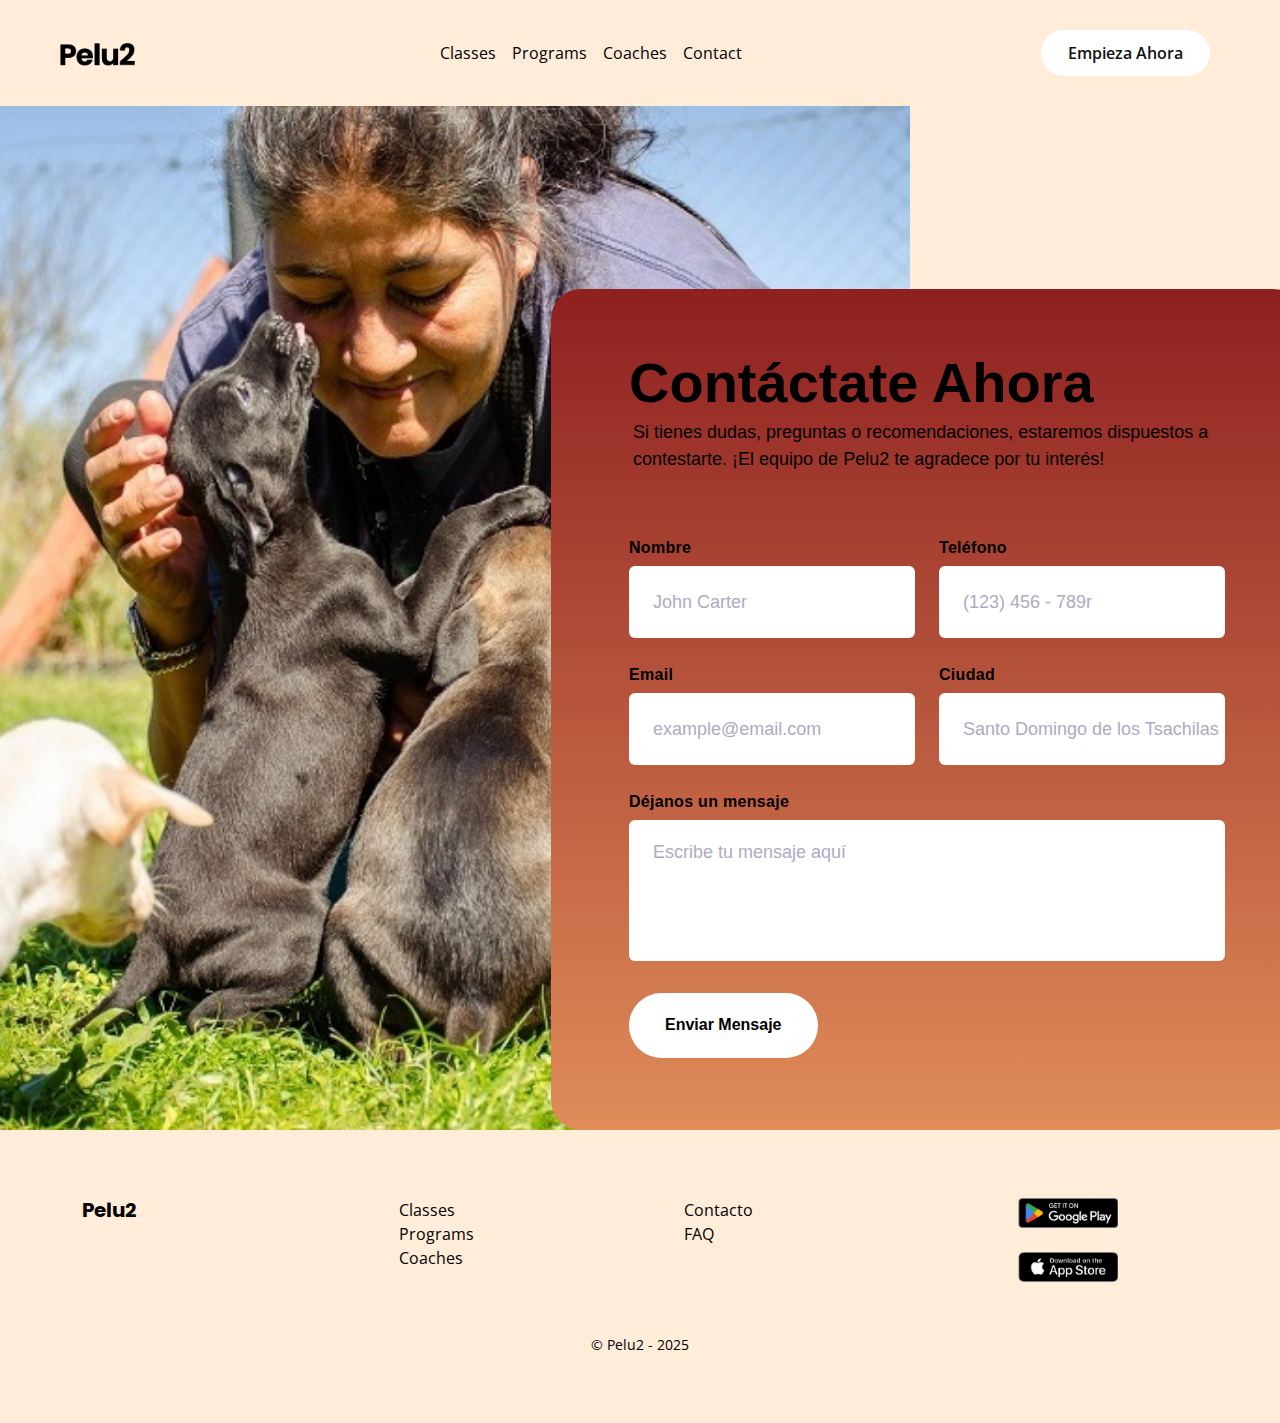
==== Contacto.html @ 42459444 "cambios" ====
<!DOCTYPE html>
<html lang="es">
<head>
    <meta charset="UTF-8">
    <meta name="viewport" content="width=device-width, initial-scale=1.0">
    <title>Pelu2 - Mascotas</title>
    <link rel="icon" type="image/png" href="/images/Dan.png" sizes="32x32">
    <link href="https://fonts.googleapis.com/css?family=Open+Sans|Poppins|Inter&display=swap" rel="stylesheet">
    <link href="https://cdn.jsdelivr.net/npm/bootstrap@5.3.3/dist/css/bootstrap.min.css" rel="stylesheet">
    <script src="https://cdn.jsdelivr.net/npm/bootstrap@5.3.3/dist/js/bootstrap.bundle.min.js" defer></script>
    <link href="/main.css" rel="stylesheet">
    <link href="/index.css" rel="stylesheet">
    <link href="/Contacto.css" rel="stylesheet">
</head>
<body>
    <!-- Navbar -->
    <nav class="navbar navbar-expand-lg">
        <div class="container-fluid mx-5">
            <a class="navbar-brand" href="/">
                <img src="/img/pelu2.png" alt="Pelu2 Logo" width="75">
            </a>
            <button class="navbar-toggler" type="button" data-bs-toggle="collapse" data-bs-target="#navbarNav" aria-controls="navbarNav" aria-expanded="false" aria-label="Toggle navigation">
                <span class="navbar-toggler-icon"></span>
            </button>
            <div class="collapse navbar-collapse" id="navbarNav">
                <ul class="navbar-nav mx-auto">
                    <li class="nav-item">
                        <a class="nav-link" href="/TuRepositorio.html">Classes</a>
                    </li>
                    <li class="nav-item">
                        <a class="nav-link" href="/Mascotas.html">Programs</a>
                    </li>
                    <li class="nav-item">
                        <a class="nav-link" href="/Refugios.html">Coaches</a>
                    </li>
                    <li class="nav-item">
                        <a class="nav-link" href="/Contacto.html">Contact</a>
                    </li>
                </ul>
                <a class="btn btn-custom" href="/Login.html">
                    <span class="text-primary">Empieza Ahora</span>
                </a>
            </div>
        </div>
    </nav>
    
    <div class="contacto">
        <div class="overlap-wrapper">
            <div class="overlap">
                <img class="container forma" src="img/Contacto.jpg" alt="ImagenesDubbidan Contacto">
                <div class="form-wrapper">
                    <div class="overlap-group">
                        <div class="heading">Contáctate Ahora</div>
                        <p class="paragraph">Si tienes dudas, preguntas o recomendaciones, estaremos dispuestos a contestarte. ¡El equipo de Pelu2 te agradece por tu interés!</p>
                        <div class="form-inside">
                            <div class="form-columns">
                                <!-- Primera columna del formulario -->
                                <div class="form-column">
                                    <!-- Loop through the first two form fields -->
                                    <div class="element">
                                        <div class="label">Nombre</div>
                                        <div class="input-text">
                                            <div class="input-left">
                                                <div class="input-placeholder">John Carter</div>
                                            </div>
                                        </div>
                                    </div>
                                </div>
                                <!-- Segunda columna del formulario -->
                                <div class="form-column">
                                    <!-- Loop through the next two form fields -->
                                    <div class="element">
                                        <div class="label">Teléfono</div>
                                        <div class="input-text">
                                            <div class="input-left">
                                                <div class="input-placeholder">(123) 456 - 789r</div>
                                            </div>
                                        </div>
                                    </div>
                                </div>
                            </div>

                            <div class="form-columns">
                                
                                <div class="form-column">
                                    <!-- Loop through the next two form fields -->
                                    <div class="element">
                                        <div class="label">Email</div>
                                        <div class="input-text">
                                            <div class="input-left">
                                                <div class="input-placeholder">example@email.com</div>
                                            </div>
                                        </div>
                                    </div>
                                </div>

                                <div class="form-column">
                                    <!-- Loop through the next two form fields -->
                                    <div class="element">
                                        <div class="label">Ciudad</div>
                                        <div class="input-text">
                                            <div class="input-left">
                                                <div class="input-placeholder">Santo Domingo de los Tsachilas</div>
                                            </div>
                                        </div>
                                    </div>
                                </div>
                            </div>

                            <!-- Área de texto -->
                            <div class="element">
                                <div class="label">Déjanos un mensaje</div>
                                <div class="text-area">
                                    <div class="text-wrapper">Escribe tu mensaje aquí</div>
                                </div>
                            </div>
                            <!-- Botón de envío -->
                            <div class="master-primary">
                                <div class="button-text">Enviar Mensaje</div>
                            </div>
                        </div>
                    </div>
                </div>
            </div>
        </div>
    </div>

    <!-- Footer -->
    <footer>
        <div class="container my-5">
            <div class="row">
                <div class="col-sm-3">
                    <h5>Pelu2</h5>
                </div>
                <div class="col-sm-3">
                    <ul class="mx-auto">
                        <li style="list-style-type: none;">
                            <a href="/TuRepositorio.html">Classes</a>
                        </li>
                        <li style="list-style-type: none;">
                            <a href="/Mascotas.html">Programs</a>
                        </li>
                        <li style="list-style-type: none;">
                            <a href="/Refugios.html">Coaches</a>
                        </li>
                    </ul>
                </div>
                <div class="col-sm-3">
                    <ul class="mx-auto">
                        <li style="list-style-type: none;">
                            <a href="/Contacto.html">Contacto</a>
                        </li>
                        <li style="list-style-type: none;">FAQ</li>
                    </ul>
                </div>
                <div class="col-sm-3 marcas">
                    <span>
                        <img src="/img/GooglePlay.png" alt="PlayStore" width="100px">
                    </span>
                    <br>
                    <span>
                        <img src="/img/AppStore.png" alt="AppStore" width="100px">
                    </span>
                </div>
            </div>
            <div class="container my-5">
                <div class="d-flex justify-content-center">
                    <p>© Pelu2 - 2025</p>
                </div>
            </div>
        </div>
    </footer>

    <script src="https://cdn.jsdelivr.net/npm/bootstrap@5.3.0/dist/js/bootstrap.bundle.min.js"></script>
</body>
</html>
---- main.css ----
/* Estilos generales */
body {
  font-family: 'Open Sans', sans-serif;
  background-color: #FFECD9;
  color: #000000;
}

.btn-rounded {
  border-radius: 20px; /* Ajusta el valor según lo redondeado que quieras los bordes */
}

a {
  text-decoration: none;
  color: inherit;
}

/* Gradientes */
.text-gradient {
  background: linear-gradient(#8E2020, #E08C59);
  -webkit-background-clip: text;
  background-clip: text;
  -webkit-text-fill-color: transparent;
}

.gradient-line {
  width: 40px;
  height: 4px;
  background: linear-gradient(#8E2020, #E08C59);
  margin: 10px auto;
}

/* Botones */
.btn-gradient {
  background: #E08C59;
  color: #000;
  border: none;
  padding: 10px 20px;
  border-radius: 50px;
  font-weight: bold;
}

.btn-gradient:hover {
  opacity: 0.9;
}

/* Navbar */
.navbar {
  padding: 20px 0;
}

.navbar-brand {
  font-family: 'Poppins', sans-serif;
  font-weight: bold;
  color: #000000;
}

.navbar-brand:hover {
  font-family: 'Poppins', sans-serif;
  font-weight: bold;
  color: #E08C59;
}

.navbar-toggler {
  color:  #E08C59;
}

.nav-link {
  font-family: 'Open Sans', sans-serif;
  font-size: 16px;
  color: #000000;
}

.nav-link:hover {
  color: #E08C59;
}

/* Secciones */
section {
  padding: 60px 0;
}

h1 {
  font-family: 'Poppins', sans-serif;
  font-size: 47px;
  font-weight: 700;
}

h1, h2, h3, h4, h5, h6 {
  font-family: 'Poppins', sans-serif;
  font-weight: bold;
}

p {
  font-family: 'Open Sans', sans-serif;
  font-size: 18px;
}

/* Footer */
footer {
  background-color: #FFECD9;
  padding: 20px 0;
}

footer p {
  margin: 0;
  font-size: 14px;
}
---- index.css ----
.img-fluid{
  border-radius: 20px;
}

.img-fluid-hero{
  height: 90%;
}

.btn-custom{
  background: rgba(255, 255, 255, 1) !important;
  padding: 10px 26px;
  margin: 10px;
  top: 0;
  left: 0;
  border-radius: 100px !important; /* Se puede simplificar */
  overflow: hidden;
}

.btn-custom:hover {
  opacity: 0.9;
}

.gradienteindex {
  position: relative;
  z-index: 0; /* Esto crea un contexto de apilamiento */
  padding-left: 98px;
  padding-right: 98px;
  padding-top: 60px;
  border-radius: 30px;
  overflow: hidden;
}

.gradienteindex::before {
  content: "";
  position: absolute;
  top: 0;
  left: 0;
  width: 100%;
  height: 75%; /* Ajusta la altura según necesites */
  background: linear-gradient(180deg, #8E2020, #E08C59);
  border-radius: 30px;
  z-index: -1; /* Se ubica detrás del contenedor (.gradienteindex) */
}


.titulo_hero{
  color: rgba(34,29,27,1);
}

.texto_hero{
  color: rgba(0,0,0,1);
  text-align: left;
}

.btn1-custom {
  background: rgba(255, 255, 255, 1);
  padding: 2px 32px;
  margin: 10px;
  top: 0;
  left: 0;
  border-radius: 100px; /* Se puede simplificar */
  overflow: hidden;
}

.text-primary {
  color: #121212 !important;
  top: 16px;
  left: 32px;
  font-family: 'Open Sans', sans-serif !important;
  font-weight: 600; /* 'SemiBold' es equivalente a 600 en CSS */
  font-size: 16px;
  text-align: center;
}

.btn2-custom {
  border-color: #ffffff;
  width: 193px;
  height: 54px;
  padding: 2px 32px;
  margin: 10px;
  top: 0;
  left: 200px;
  border-radius: 100px;
  overflow: hidden;
}

.text-secondary {
  color: #ffffff !important;
  top: 16px;
  left: 32px;
  font-family: 'Open Sans', sans-serif !important;
  font-weight: 600;
  font-size: 16px;
  text-align: center;
}

.opaco{
  color: #757575;
  font-weight: bold;
}

.card-img-top{
  border-radius: 20px;
}

.margen-1{
  padding-top: 25px;
}
.margen-2{
  padding-bottom: 25px;
}

.beneficio {
  width: 200px; /* Ancho fijo */
  height: 100px; /* Alto fijo */
  border-radius: 20px;
  border: 1px solid #888888; /* Borde */
  display: flex;
  flex-direction: column; /* Organiza los elementos verticalmente */
  align-items: center;
  justify-content: center;
  margin: 20px; /* Espaciado entre columnas */
}

.gradient-line {
  width: 40px;
  height: 4px;
  background: linear-gradient(#8E2020, #E08C59);
  margin: 5px auto;
}

.marcas{
    display: flex;
    flex-direction: column;  /* Esto coloca los spans uno encima del otro */
    justify-content: center; /* Esto centra los elementos verticalmente */
    align-items: center;     /* Esto centra los elementos horizontalmente */
    height: 100%;            /* Asegúrate de que la columna tenga una altura definida para centrar verticalmente */
}
---- Contacto.css ----
html, body {
    background-color: #FFECD9;
    margin: 0;
    padding: 0;
    width: 100%;
  }

  .contacto {
      background-color: #FFECD9;
      display: flex;
      flex-direction: row;
      justify-content: center;
      width: 100%;
    }
    
    .contacto .overlap-wrapper {
      background-color: #FFECD9;
      width: 1440px;
      height: 1024px;
    }
    
    .contacto .overlap {
      position: relative;
      width: 1334px;
      height: 1024px;
    }
    
    .contacto .container {
      position: absolute;
      width: 949px;
      height: 1024px;
      top: 0;
      left: 0;
    }
    
    .contacto .form-wrapper {
      position: absolute;
      width: 756px;
      height: 841px;
      top: 183px;
      left: 578px;
    }
    
    .contacto .overlap-group {
      position: relative;
      width: 752px;
      height: 841px;
      border-radius: 30px;
      background: linear-gradient(#8E2020, #E08C59);
    }
    
    .contacto .heading {
      position: absolute;
      width: 596px;
      top: 66px;
      left: 78px;
      font-family: "Poppins-Bold", Helvetica;
      font-weight: 700;
      color: #000000;
      font-size: 56px;
      line-height: 56px;
    }
    
    .contacto .paragraph {
      position: absolute;
      width: 589px;
      top: 130px;
      left: 82px;
      font-family: "DM Sans", Helvetica, sans-serif;
      line-height: 1.5;
      color: #000000;
  
    }
    
    .contacto .form-inside {
      display: inline-flex;
      flex-direction: column;
      height: 521px;
      align-items: flex-start;
      gap: 32px;
      position: absolute;
      top: 254px;
      left: 78px;
    }
    
    .contacto .form-columns {
      display: inline-flex;
      align-items: flex-start;
      gap: 24px;
      position: relative;
      flex: 0 0 auto;
    }
    
    .contacto .form-column {
      display: inline-flex;
      flex-direction: column;
      align-items: flex-start;
      gap: 32px;
      position: relative;
      flex: 0 0 auto;
    }
    
    .contacto .element {
      display: inline-flex;
      flex-direction: column;
      align-items: flex-start;
      gap: 12px;
      position: relative;
      flex: 0 0 auto;
    }
    
    .contacto .label {
      position: relative;
      width: fit-content;
      margin-top: -1.00px;
      font-family: "SF Pro Display-Bold", Helvetica;
      font-weight: 700;
      color: #000000;
      font-size: 16px;
      letter-spacing: 0.30px;
      line-height: 12px;
      white-space: nowrap;
      
    }
    
    .contacto .input-text {
      position: relative;
      width: 286px;
      height: 72px;
      border-radius: 6px;
      background-color: #ffffff;
    }
    
    .contacto .master-input-text {
      height: 72px;
      background-image: url(./img/input.svg);
      background-size: 100% 100%;
    }
    
    .contacto .input-left {
      display: inline-flex;
      align-items: center;
      position: relative;
      top: 24px;
      left: 24px;
    }
    
    .contacto .input-placeholder {
      position: relative;
      width: fit-content;
      font-family: "Roboto-Regular", Helvetica;
      font-weight: 400;
      color: #ADABC3;
      font-size: 18px;
      line-height: 18px;
      white-space: nowrap;
    }
    
    .contacto .input-left-wrapper {
      height: 72px;
      border-radius: 6px;
      background-color: #ffffff;
    }
    
    .contacto .master-input-text-wrapper {
      position: relative;
      width: 286px;
      height: 72px;
      border-radius: 6px;
    }
    
    .contacto .text-area {
      display: flex;
      width: 596px;
      align-items: flex-start;
      padding: 24px 24px 100px;
      position: relative;
      flex: 0 0 auto;
      border-radius: 6px;
      background-color: #ffffff;
    }
    
    .contacto .text-wrapper {
      position: relative;
      width: 368px;
      margin-top: -1.00px;
      font-family: "Roboto-Regular", Helvetica;
      font-weight: 400;
      color: #ADABC3;
      font-size: 18px;
      letter-spacing: 0;
      line-height: 18px;
      
    }
    
    .contacto .master-primary {
      display: inline-flex;
      align-items: flex-start;
      gap: 8px;
      padding: 24px 36px;
      position: relative;
      flex: 0 0 auto;
      margin-bottom: -2.74px;
      background-color: #ffffff;
      border-radius: 100px;
    }
    
    .contacto .button-text {
      margin-top: -1.33px;
      font-size: 16px;
      position: relative;
      width: fit-content;
      font-family: "Open Sans-SemiBold", Helvetica;
      font-weight: 600;
      color: #000000;
      text-align: center;
      letter-spacing: 0;
      line-height: normal;
    }
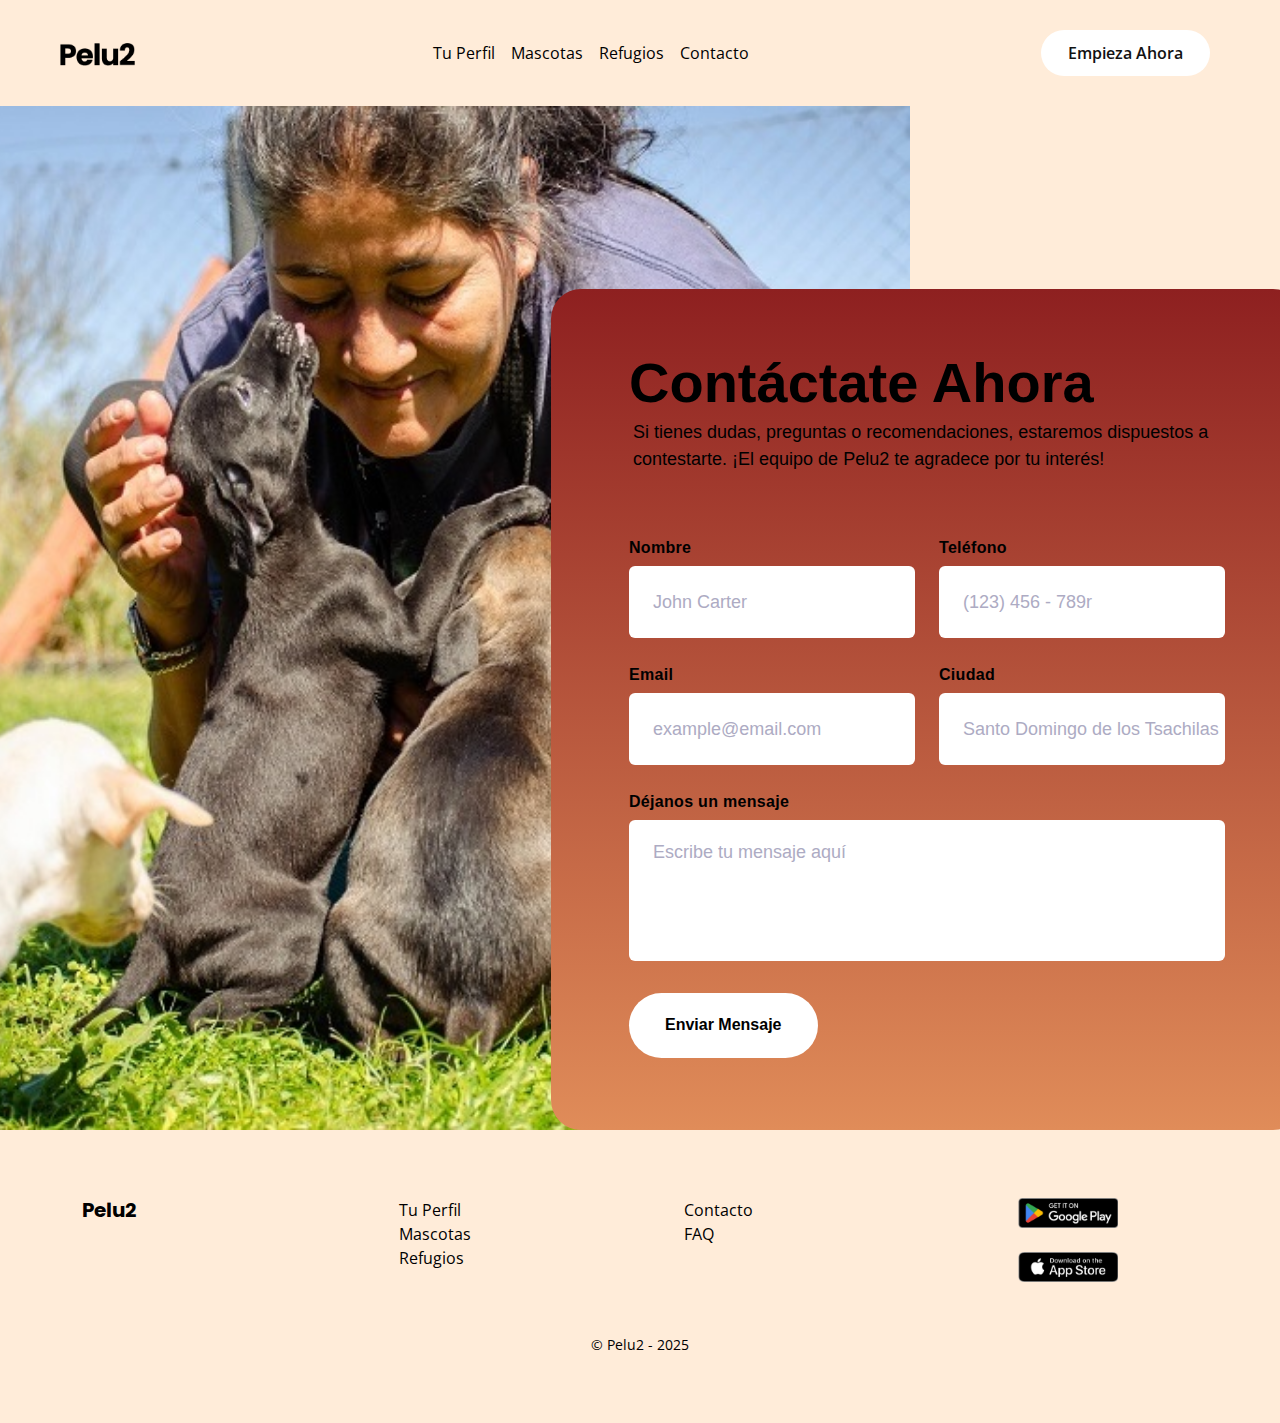
==== commit 1af82ba5: "cambios de ultimo momento" ====
--- a/Contacto.html
+++ b/Contacto.html
@@ -25,16 +25,16 @@
             <div class="collapse navbar-collapse" id="navbarNav">
                 <ul class="navbar-nav mx-auto">
                     <li class="nav-item">
-                        <a class="nav-link" href="/TuRepositorio.html">Classes</a>
+                        <a class="nav-link" href="/TuRepositorio.html">Tu Perfil</a>
                     </li>
                     <li class="nav-item">
-                        <a class="nav-link" href="/Mascotas.html">Programs</a>
+                        <a class="nav-link" href="/Mascotas.html">Mascotas</a>
                     </li>
                     <li class="nav-item">
-                        <a class="nav-link" href="/Refugios.html">Coaches</a>
+                        <a class="nav-link" href="/Refugios.html">Refugios</a>
                     </li>
                     <li class="nav-item">
-                        <a class="nav-link" href="/Contacto.html">Contact</a>
+                        <a class="nav-link" href="/Contacto.html">Contacto</a>
                     </li>
                 </ul>
                 <a class="btn btn-custom" href="/Login.html">
@@ -135,13 +135,13 @@
                 <div class="col-sm-3">
                     <ul class="mx-auto">
                         <li style="list-style-type: none;">
-                            <a href="/TuRepositorio.html">Classes</a>
+                            <a href="/TuRepositorio.html">Tu Perfil</a>
                         </li>
                         <li style="list-style-type: none;">
-                            <a href="/Mascotas.html">Programs</a>
+                            <a href="/Mascotas.html">Mascotas</a>
                         </li>
                         <li style="list-style-type: none;">
-                            <a href="/Refugios.html">Coaches</a>
+                            <a href="/Refugios.html">Refugios</a>
                         </li>
                     </ul>
                 </div>
